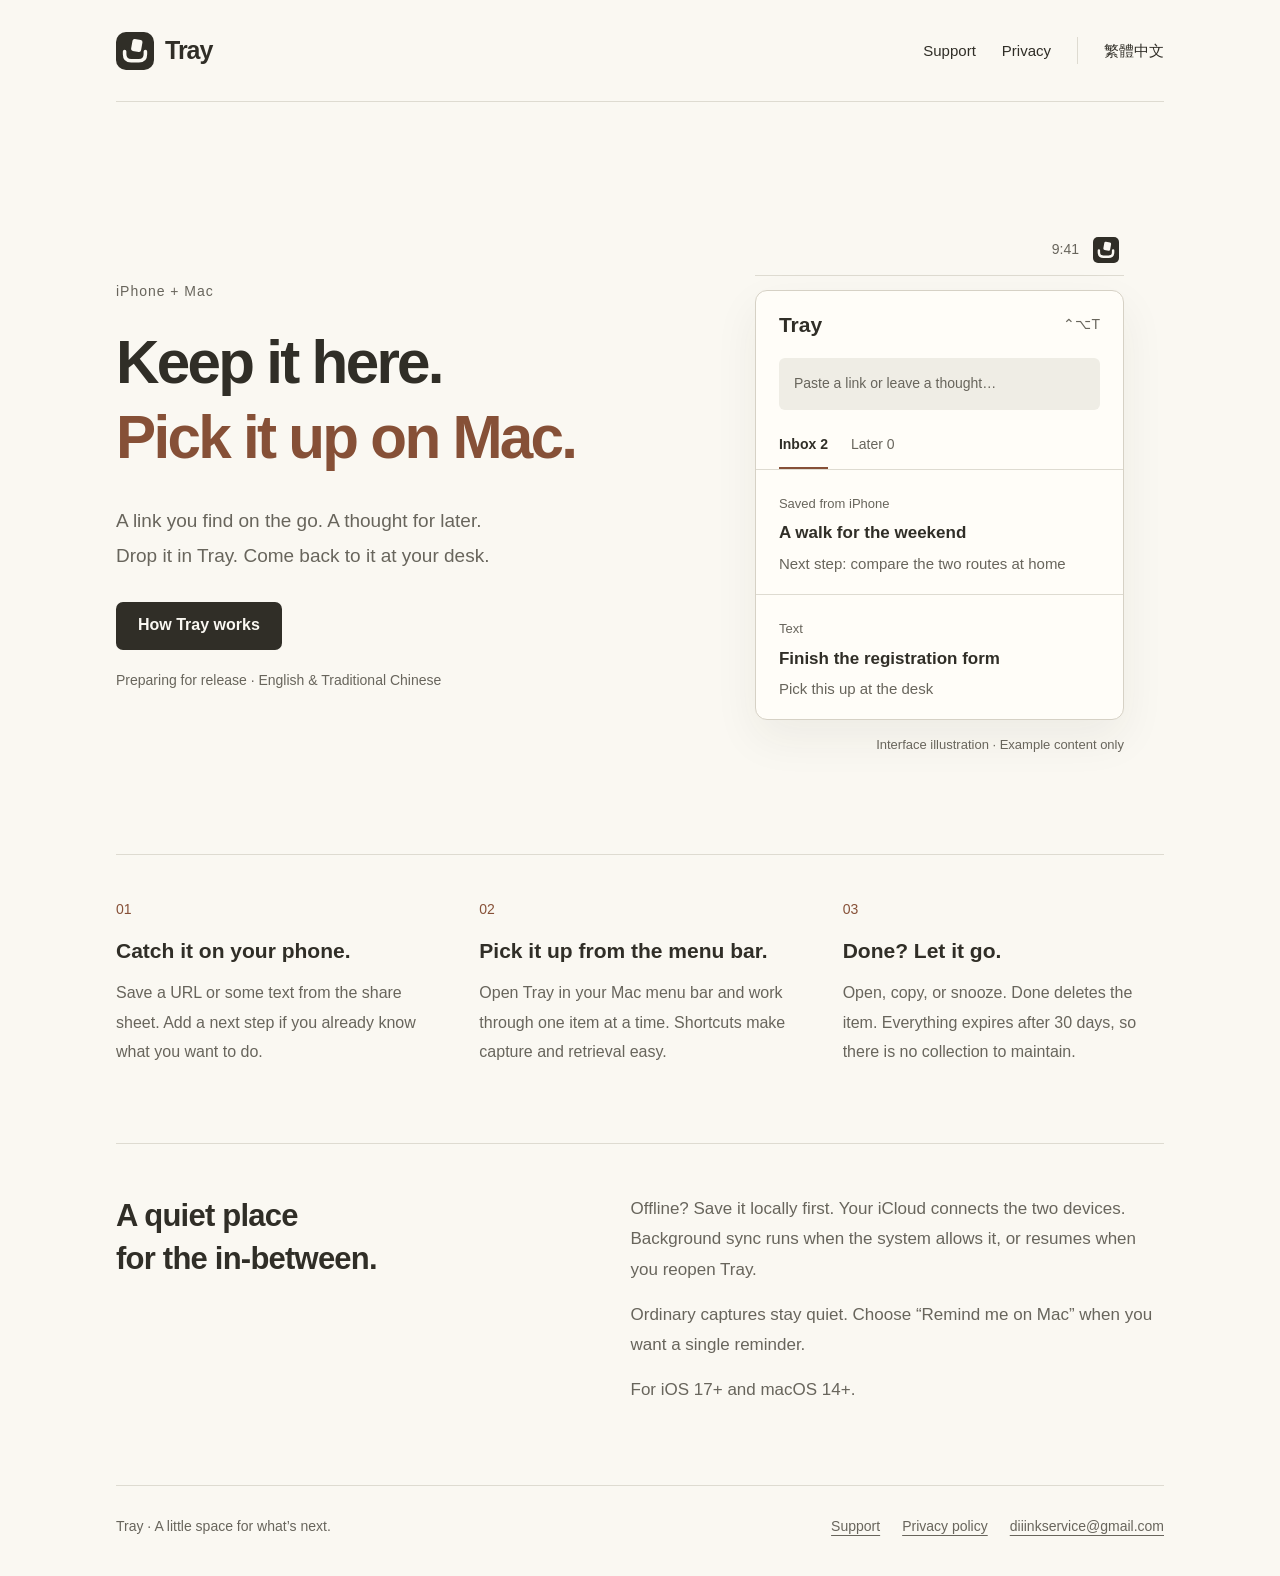
==== en/index.html @ 3ce3af66 "Publish bilingual Tray project, support, and privacy pages" ====
<!doctype html>
<html lang="en"><head><meta charset="utf-8"><meta name="viewport" content="width=device-width,initial-scale=1">
<title>Save on iPhone. Pick up on Mac. · Tray</title><meta name="description" content="A temporary inbox between your iPhone and Mac. Save links and thoughts, then pick them up from your menu bar."><meta name="theme-color" content="#faf8f2">
<link rel="canonical" href="https://stanl1y.github.io/tray-site/en/"><link rel="alternate" hreflang="zh-Hant" href="https://stanl1y.github.io/tray-site/"><link rel="alternate" hreflang="en" href="https://stanl1y.github.io/tray-site/en/">
<link rel="icon" type="image/svg+xml" href="../assets/logo.svg"><link rel="stylesheet" href="../assets/site.css"></head>
<body><a class="skip" href="#main">Skip to content</a><div class="wrap"><header class="nav"><a class="brand" href="../en/" aria-label="Tray"><img src="../assets/logo.svg" width="38" height="38" alt="">Tray</a><nav class="links" aria-label="Main navigation"><a href="../en/support/">Support</a><a href="../en/privacy/">Privacy</a><a class="lang" lang="zh-Hant" hreflang="zh-Hant" href="../">繁體中文</a></nav></header>
<main id="main"><section class="hero"><div><p class="eyebrow">iPhone + Mac</p><h1>Keep it here.<span>Pick it up on Mac.</span></h1><p class="lead">A link you find on the go. A thought for later.<br>Drop it in Tray. Come back to it at your desk.</p><a class="button" href="support/">How Tray works</a><span class="release">Preparing for release · English & Traditional Chinese</span></div>
<figure class="demo" aria-label="Example Mac inbox"><div class="menuline"><span>9:41</span><img src="../assets/logo.svg" alt="Tray" width="26" height="26"></div><div class="window"><div class="windowbar">Tray <small>⌃⌥T</small></div><div class="capture">Paste a link or leave a thought…</div><div class="tabs"><strong>Inbox 2</strong><span>Later 0</span></div><div class="item"><small>Saved from iPhone</small><br><b>A walk for the weekend</b><p>Next step: compare the two routes at home</p></div><div class="item"><small>Text</small><br><b>Finish the registration form</b><p>Pick this up at the desk</p></div></div><figcaption class="caption">Interface illustration · Example content only</figcaption></figure></section>
<section class="steps" aria-label="Three steps" ><div><span class="number">01</span><h2>Catch it on your phone.</h2><p>Save a URL or some text from the share sheet. Add a next step if you already know what you want to do.</p></div><div><span class="number">02</span><h2>Pick it up from the menu bar.</h2><p>Open Tray in your Mac menu bar and work through one item at a time. Shortcuts make capture and retrieval easy.</p></div><div><span class="number">03</span><h2>Done? Let it go.</h2><p>Open, copy, or snooze. Done deletes the item. Everything expires after 30 days, so there is no collection to maintain.</p></div></section>
<section class="quiet"><h2>A quiet place<br>for the in-between.</h2><div><p>Offline? Save it locally first. Your iCloud connects the two devices. Background sync runs when the system allows it, or resumes when you reopen Tray.</p><p>Ordinary captures stay quiet. Choose “Remind me on Mac” when you want a single reminder.</p><p>For iOS 17+ and macOS 14+.</p></div></section></main><footer class="footer"><span>Tray · A little space for what’s next.</span><nav aria-label="Footer"><a href="../en/support/">Support</a><a href="../en/privacy/">Privacy policy</a><a href="mailto:diiinkservice@gmail.com">diiinkservice@gmail.com</a></nav></footer></div></body></html>
---- assets/site.css ----
:root{color-scheme:light;--paper:#faf8f2;--ink:#302e27;--muted:#68655c;--line:#dedbd1;--accent:#865037;--field:#efede5}*{box-sizing:border-box}html{scroll-behavior:smooth}body{margin:0;background:var(--paper);color:var(--ink);font:17px/1.8 -apple-system,BlinkMacSystemFont,"Segoe UI","PingFang TC","Noto Sans TC",sans-serif;-webkit-font-smoothing:antialiased}a{color:inherit;text-underline-offset:.25em}button,a{-webkit-tap-highlight-color:transparent}a:focus-visible,summary:focus-visible{outline:3px solid var(--accent);outline-offset:5px;border-radius:3px}.wrap{max-width:1120px;margin:auto;padding:0 36px}.skip{position:absolute;top:-100px;background:var(--ink);color:var(--paper);padding:10px 18px;z-index:2}.skip:focus{top:0}.nav{display:flex;align-items:center;justify-content:space-between;padding:28px 0;gap:24px;border-bottom:1px solid var(--line)}.brand{display:flex;gap:11px;align-items:center;text-decoration:none;font-size:25px;font-weight:720;letter-spacing:-.04em}.brand img{border-radius:10px;width:38px;height:38px}.links{display:flex;flex-wrap:wrap;align-items:center;gap:26px;font-size:15px}.links a{text-decoration:none}.links a:hover,.links a[aria-current=page]{color:var(--accent)}.lang{border-left:1px solid var(--line);padding-left:26px}.hero{display:grid;grid-template-columns:1.2fr 1fr;gap:60px;align-items:center;padding:96px 0 80px}.eyebrow{margin:0 0 22px;font-size:14px;letter-spacing:.07em;color:var(--muted)}h1,h2,h3,p{margin-top:0}h1{font-size:clamp(38px,4.7vw,62px);line-height:1.24;letter-spacing:-.045em;font-weight:680;margin-bottom:28px}h1 span{display:block;color:var(--accent)}.lead{font-size:19px;line-height:1.85;color:var(--muted);max-width:32em;margin-bottom:28px}.button{display:inline-flex;align-items:center;justify-content:center;min-height:48px;padding:8px 22px;background:var(--ink);color:var(--paper);border-radius:7px;text-decoration:none;font-size:16px;font-weight:600}.button:hover{background:#504b40}.release{display:block;color:var(--muted);font-size:14px;margin-top:18px}.demo{padding-top:22px}.menuline{display:flex;justify-content:flex-end;align-items:center;gap:14px;border-bottom:1px solid var(--line);padding:0 5px 12px;color:var(--muted);font-size:14px}.menuline img{width:26px;height:26px;border-radius:5px}.window{margin-top:14px;border:1px solid #d6d1c5;border-radius:12px;background:#fffdf8;box-shadow:0 18px 45px #302e2710;overflow:hidden}.windowbar{display:flex;align-items:center;justify-content:space-between;padding:19px 23px;font-size:21px;font-weight:650;line-height:1.4}.windowbar small{font-size:14px;font-weight:400;color:var(--muted)}.capture{margin:0 23px 22px;padding:13px 15px;background:var(--field);border-radius:6px;font-size:14px;color:var(--muted)}.tabs{padding:0 23px;border-bottom:1px solid var(--line);font-size:14px;display:flex;gap:23px}.tabs strong{padding-bottom:10px;border-bottom:2px solid var(--accent)}.tabs span{color:var(--muted)}.item{padding:18px 23px;border-bottom:1px solid var(--line)}.item:last-child{border-bottom:0}.item small{font-size:13px;color:var(--muted)}.item p{font-size:15px;line-height:1.6;margin:3px 0 0;color:var(--muted)}.item b{font-size:17px;font-weight:600}.caption{font-size:13px;color:var(--muted);text-align:right;margin:13px 0 0}.steps{display:grid;grid-template-columns:repeat(3,1fr);gap:42px;border-top:1px solid var(--line);padding:42px 0 60px}.number{font-size:14px;color:var(--accent);display:block;margin-bottom:14px}.steps h2{font-size:21px;line-height:1.4;font-weight:600;margin-bottom:13px}.steps p{font-size:16px;line-height:1.85;color:var(--muted)}.quiet{display:grid;grid-template-columns:1fr 1.2fr;gap:70px;border-top:1px solid var(--line);padding:50px 0 66px}.quiet h2{font-size:31px;line-height:1.4;font-weight:620;letter-spacing:-.025em}.quiet p{color:var(--muted);font-size:17px;margin-bottom:14px}.footer{border-top:1px solid var(--line);padding:28px 0 36px;display:flex;justify-content:space-between;gap:20px;flex-wrap:wrap;font-size:14px;color:var(--muted)}.footer nav{display:flex;gap:22px;flex-wrap:wrap}.article{max-width:750px;margin:60px auto 85px}.article h1{font-size:43px;margin-bottom:20px}.article h2{font-size:24px;line-height:1.5;margin-top:38px;margin-bottom:12px}.article p,.article li{color:var(--muted)}.article a{color:var(--accent);overflow-wrap:anywhere}.article .intro{font-size:19px}.contact{padding:25px 0 30px;border-bottom:1px solid var(--line);margin-bottom:20px}.contact a{font-size:23px;font-weight:600}.contact p{font-size:15px;margin:12px 0 0}details{border-bottom:1px solid var(--line);padding:18px 0}summary{cursor:pointer;font-size:18px;font-weight:550;padding-right:12px;line-height:1.6}details p,details ol{margin:15px 0 4px}.policy-date{font-size:14px;color:var(--muted)}.note{padding:16px 20px;border-left:2px solid var(--accent);background:var(--field)}@media(max-width:780px){.wrap{padding:0 23px}.nav{padding:21px 0;gap:14px}.links{gap:16px;font-size:14px}.lang{padding-left:16px}.hero{grid-template-columns:1fr;padding:56px 0 46px;gap:20px}.lead{font-size:18px}.demo{max-width:470px;width:100%;margin:auto}.steps{grid-template-columns:1fr;gap:12px;padding:32px 0}.number{margin:0 0 5px}.steps p{margin-bottom:19px}.quiet{grid-template-columns:1fr;gap:8px;padding:35px 0}.quiet h2{font-size:28px}.article{margin:43px auto 60px}.article h1{font-size:36px}.footer{gap:18px}.contact a{font-size:20px}}@media(max-width:390px){.wrap{padding:0 18px}.links{gap:12px}.lang{padding-left:12px}.brand{font-size:22px;gap:8px}.brand img{width:32px;height:32px}.hero h1{font-size:35px}}@media(prefers-reduced-motion:reduce){html{scroll-behavior:auto}}
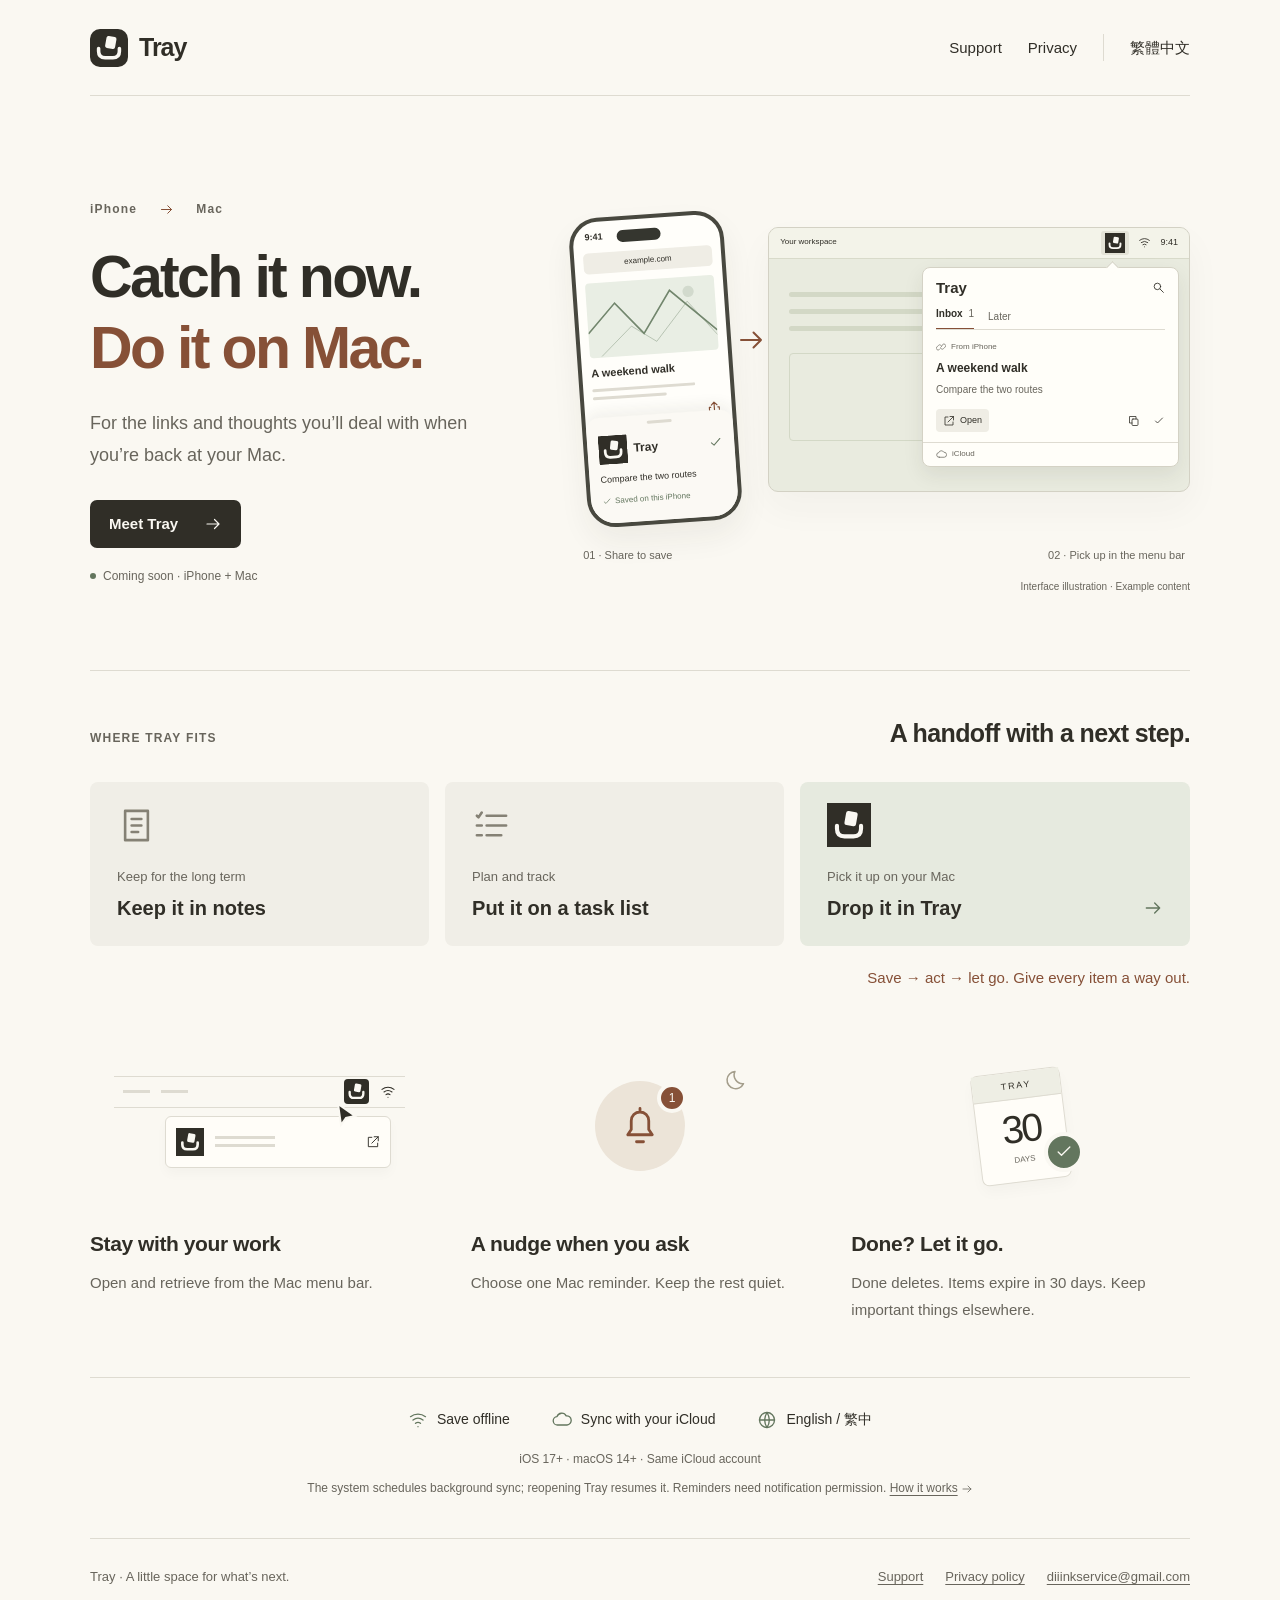
==== commit 9a493bac: "Show Tray handoff and value through illustrations" ====
--- a/en/index.html
+++ b/en/index.html
@@ -1,10 +1,29 @@
 <!doctype html>
 <html lang="en"><head><meta charset="utf-8"><meta name="viewport" content="width=device-width,initial-scale=1">
-<title>Save on iPhone. Pick up on Mac. · Tray</title><meta name="description" content="A temporary inbox between your iPhone and Mac. Save links and thoughts, then pick them up from your menu bar."><meta name="theme-color" content="#faf8f2">
+<title>Save on iPhone. Do it on Mac. · Tray</title><meta name="description" content="Save links and thoughts for your Mac. Capture on iPhone, act from the menu bar, and let go when done."><meta name="theme-color" content="#faf8f2">
 <link rel="canonical" href="https://stanl1y.github.io/tray-site/en/"><link rel="alternate" hreflang="zh-Hant" href="https://stanl1y.github.io/tray-site/"><link rel="alternate" hreflang="en" href="https://stanl1y.github.io/tray-site/en/">
 <link rel="icon" type="image/svg+xml" href="../assets/logo.svg"><link rel="stylesheet" href="../assets/site.css"></head>
 <body><a class="skip" href="#main">Skip to content</a><div class="wrap"><header class="nav"><a class="brand" href="../en/" aria-label="Tray"><img src="../assets/logo.svg" width="38" height="38" alt="">Tray</a><nav class="links" aria-label="Main navigation"><a href="../en/support/">Support</a><a href="../en/privacy/">Privacy</a><a class="lang" lang="zh-Hant" hreflang="zh-Hant" href="../">繁體中文</a></nav></header>
-<main id="main"><section class="hero"><div><p class="eyebrow">iPhone + Mac</p><h1>Keep it here.<span>Pick it up on Mac.</span></h1><p class="lead">A link you find on the go. A thought for later.<br>Drop it in Tray. Come back to it at your desk.</p><a class="button" href="support/">How Tray works</a><span class="release">Preparing for release · English & Traditional Chinese</span></div>
-<figure class="demo" aria-label="Example Mac inbox"><div class="menuline"><span>9:41</span><img src="../assets/logo.svg" alt="Tray" width="26" height="26"></div><div class="window"><div class="windowbar">Tray <small>⌃⌥T</small></div><div class="capture">Paste a link or leave a thought…</div><div class="tabs"><strong>Inbox 2</strong><span>Later 0</span></div><div class="item"><small>Saved from iPhone</small><br><b>A walk for the weekend</b><p>Next step: compare the two routes at home</p></div><div class="item"><small>Text</small><br><b>Finish the registration form</b><p>Pick this up at the desk</p></div></div><figcaption class="caption">Interface illustration · Example content only</figcaption></figure></section>
-<section class="steps" aria-label="Three steps" ><div><span class="number">01</span><h2>Catch it on your phone.</h2><p>Save a URL or some text from the share sheet. Add a next step if you already know what you want to do.</p></div><div><span class="number">02</span><h2>Pick it up from the menu bar.</h2><p>Open Tray in your Mac menu bar and work through one item at a time. Shortcuts make capture and retrieval easy.</p></div><div><span class="number">03</span><h2>Done? Let it go.</h2><p>Open, copy, or snooze. Done deletes the item. Everything expires after 30 days, so there is no collection to maintain.</p></div></section>
-<section class="quiet"><h2>A quiet place<br>for the in-between.</h2><div><p>Offline? Save it locally first. Your iCloud connects the two devices. Background sync runs when the system allows it, or resumes when you reopen Tray.</p><p>Ordinary captures stay quiet. Choose “Remind me on Mac” when you want a single reminder.</p><p>For iOS 17+ and macOS 14+.</p></div></section></main><footer class="footer"><span>Tray · A little space for what’s next.</span><nav aria-label="Footer"><a href="../en/support/">Support</a><a href="../en/privacy/">Privacy policy</a><a href="mailto:diiinkservice@gmail.com">diiinkservice@gmail.com</a></nav></footer></div></body></html>+<main id="main"><section class="home-hero" aria-labelledby="hero-title">
+<div class="hero-copy"><p class="eyebrow">iPhone <svg class="icon " viewBox="0 0 24 24" fill="none" stroke="currentColor" stroke-width="1.6" stroke-linecap="round" stroke-linejoin="round" aria-hidden="true"><path d="M4 12h16m-6-6 6 6-6 6"/></svg> Mac</p>
+<h1 id="hero-title">Catch it now.<span>Do it on Mac.</span></h1>
+<p class="lead">For the links and thoughts you’ll deal with when you’re back at your Mac.</p>
+<a class="button" href="#why-tray">Meet Tray<svg class="icon " viewBox="0 0 24 24" fill="none" stroke="currentColor" stroke-width="1.6" stroke-linecap="round" stroke-linejoin="round" aria-hidden="true"><path d="M4 12h16m-6-6 6 6-6 6"/></svg></a>
+<span class="release"><span class="status-dot"></span>Coming soon · iPhone + Mac</span></div>
+<figure class="handoff" aria-label="Illustration: share a link on iPhone and pick it up from the Mac menu bar">
+<div class="phone"><div class="phone-top"><span>9:41</span><span class="island"></span></div><div class="phone-page"><div class="address">example.com</div><div class="route-art"><svg viewBox="0 0 160 90" aria-hidden="true"><path d="M0 61 35 25 69 65 104 14 160 67" fill="none" stroke="currentColor" stroke-width="2"/><path d="m15 90 39-35 30 21 41-47 35 44" fill="none" stroke="currentColor" stroke-width="1" opacity=".5"/><circle cx="127" cy="17" r="7" fill="currentColor" opacity=".2"/></svg></div><strong>A weekend walk</strong><div class="text-lines"><i></i><i></i></div><span class="share-symbol"><svg class="icon " viewBox="0 0 24 24" fill="none" stroke="currentColor" stroke-width="1.6" stroke-linecap="round" stroke-linejoin="round" aria-hidden="true"><path d="M12 15V3m-4 4 4-4 4 4M7 10H5v11h14V10h-2"/></svg></span></div>
+<div class="share-preview"><div class="sheet-handle"></div><div class="share-title"><img src="../assets/logo.svg" width="29" height="29" alt=""><strong>Tray</strong><svg class="icon " viewBox="0 0 24 24" fill="none" stroke="currentColor" stroke-width="1.6" stroke-linecap="round" stroke-linejoin="round" aria-hidden="true"><path d="m5 12 4 4L19 6"/></svg></div><p>Compare the two routes</p><span class="saved"><svg class="icon " viewBox="0 0 24 24" fill="none" stroke="currentColor" stroke-width="1.6" stroke-linecap="round" stroke-linejoin="round" aria-hidden="true"><path d="m5 12 4 4L19 6"/></svg>Saved on this iPhone</span></div></div>
+<div class="handoff-arrow"><svg class="icon " viewBox="0 0 24 24" fill="none" stroke="currentColor" stroke-width="1.6" stroke-linecap="round" stroke-linejoin="round" aria-hidden="true"><path d="M4 12h16m-6-6 6 6-6 6"/></svg></div>
+<div class="desktop"><div class="desktop-menu"><span class="desktop-menu-word">Your workspace</span><span class="menu-tray"><img src="../assets/logo.svg" width="23" height="23" alt="Tray"></span><svg class="icon " viewBox="0 0 24 24" fill="none" stroke="currentColor" stroke-width="1.6" stroke-linecap="round" stroke-linejoin="round" aria-hidden="true"><path d="M3 8a15 15 0 0 1 18 0M6 12a10 10 0 0 1 12 0m-9 4a5 5 0 0 1 6 0M12 20h.01"/></svg><span>9:41</span></div><div class="workspace-lines" aria-hidden="true"><span></span><span></span><span></span><div></div></div><div class="inbox-preview"><div class="preview-heading"><b>Tray</b><svg class="icon " viewBox="0 0 24 24" fill="none" stroke="currentColor" stroke-width="1.6" stroke-linecap="round" stroke-linejoin="round" aria-hidden="true"><circle cx="10" cy="10" r="6"/><path d="m15 15 6 6"/></svg></div><div class="preview-tabs"><strong>Inbox <span>1</span></strong><span>Later</span></div><div class="preview-item"><small><svg class="icon " viewBox="0 0 24 24" fill="none" stroke="currentColor" stroke-width="1.6" stroke-linecap="round" stroke-linejoin="round" aria-hidden="true"><path d="m10 13 4-4m-5 7-2 2a4 4 0 0 1-6-6l4-4a4 4 0 0 1 6 0m2 0 2-2a4 4 0 0 1 6 6l-4 4a4 4 0 0 1-6 0" transform="translate(1 0)"/></svg>From iPhone</small><b>A weekend walk</b><p>Compare the two routes</p><div class="preview-actions"><span><svg class="icon " viewBox="0 0 24 24" fill="none" stroke="currentColor" stroke-width="1.6" stroke-linecap="round" stroke-linejoin="round" aria-hidden="true"><path d="M14 3h7v7m0-7L10 14M10 4H4v16h16v-6"/></svg>Open</span><span><svg class="icon " viewBox="0 0 24 24" fill="none" stroke="currentColor" stroke-width="1.6" stroke-linecap="round" stroke-linejoin="round" aria-hidden="true"><rect x="8" y="8" width="12" height="13" rx="2"/><path d="M16 8V3H3v13h5"/></svg></span><span><svg class="icon " viewBox="0 0 24 24" fill="none" stroke="currentColor" stroke-width="1.6" stroke-linecap="round" stroke-linejoin="round" aria-hidden="true"><path d="m5 12 4 4L19 6"/></svg></span></div></div><div class="preview-status"><svg class="icon " viewBox="0 0 24 24" fill="none" stroke="currentColor" stroke-width="1.6" stroke-linecap="round" stroke-linejoin="round" aria-hidden="true"><path d="M7 18a5 5 0 0 1-1-10 6 6 0 0 1 11-1 5.5 5.5 0 0 1 1 11H7Z"/></svg> iCloud</div></div></div>
+<div class="flow-labels"><span>01 · Share to save</span><span>02 · Pick up in the menu bar</span></div>
+<figcaption>Interface illustration · Example content</figcaption></figure>
+</section>
+<section class="difference" id="why-tray" aria-labelledby="difference-title"><div class="section-heading"><p class="eyebrow">WHERE TRAY FITS</p><h2 id="difference-title">A handoff with a next step.</h2></div>
+<div class="use-cases"><div class="use-case"><svg class="icon " viewBox="0 0 24 24" fill="none" stroke="currentColor" stroke-width="1.6" stroke-linecap="round" stroke-linejoin="round" aria-hidden="true"><path d="M5 3h14v18H5zM9 8h6m-6 4h6m-6 4h4"/></svg><p>Keep for the long term</p><h3>Keep it in notes</h3></div><div class="use-case"><svg class="icon " viewBox="0 0 24 24" fill="none" stroke="currentColor" stroke-width="1.6" stroke-linecap="round" stroke-linejoin="round" aria-hidden="true"><path d="m3 6 1 1 2-3m3 2h12M3 12h3m3 0h12M3 18h3m3 0h9"/></svg><p>Plan and track</p><h3>Put it on a task list</h3></div><div class="use-case tray-case"><img src="../assets/logo.svg" width="44" height="44" alt=""><p>Pick it up on your Mac</p><h3>Drop it in Tray<svg class="icon " viewBox="0 0 24 24" fill="none" stroke="currentColor" stroke-width="1.6" stroke-linecap="round" stroke-linejoin="round" aria-hidden="true"><path d="M4 12h16m-6-6 6 6-6 6"/></svg></h3></div></div>
+<p class="difference-note">Save → act → let go. Give every item a way out.</p></section>
+<section class="benefits" aria-label="Three things that make Tray different">
+<article class="benefit"><div class="benefit-art menu-art" aria-hidden="true"><div class="mini-menu"><i></i><i></i><img src="../assets/logo.svg" width="25" height="25" alt=""><svg class="icon " viewBox="0 0 24 24" fill="none" stroke="currentColor" stroke-width="1.6" stroke-linecap="round" stroke-linejoin="round" aria-hidden="true"><path d="M3 8a15 15 0 0 1 18 0M6 12a10 10 0 0 1 12 0m-9 4a5 5 0 0 1 6 0M12 20h.01"/></svg></div><div class="mini-popover"><img src="../assets/logo.svg" width="28" height="28" alt=""><div><i></i><i></i></div><svg class="icon " viewBox="0 0 24 24" fill="none" stroke="currentColor" stroke-width="1.6" stroke-linecap="round" stroke-linejoin="round" aria-hidden="true"><path d="M14 3h7v7m0-7L10 14M10 4H4v16h16v-6"/></svg></div><span class="cursor-pointer"><svg viewBox="0 0 22 27"><path d="m2 2 3 21 5-7 9-2Z" fill="var(--ink)" stroke="var(--paper)" stroke-width="2"/></svg></span></div><h2>Stay with your work</h2><p>Open and retrieve from the Mac menu bar.</p></article>
+<article class="benefit"><div class="benefit-art reminder-art" aria-hidden="true"><div class="bell-orbit"><svg class="icon " viewBox="0 0 24 24" fill="none" stroke="currentColor" stroke-width="1.6" stroke-linecap="round" stroke-linejoin="round" aria-hidden="true"><path d="M5 17h14l-2-3V9a5 5 0 0 0-10 0v5l-2 3Zm5 4h4M12 2v2"/></svg><span>1</span></div><span class="quiet-mark"><svg class="icon " viewBox="0 0 24 24" fill="none" stroke="currentColor" stroke-width="1.6" stroke-linecap="round" stroke-linejoin="round" aria-hidden="true"><path d="M20 15A9 9 0 0 1 9 4a9 9 0 1 0 11 11Z"/></svg></span></div><h2>A nudge when you ask</h2><p>Choose one Mac reminder. Keep the rest quiet.</p></article>
+<article class="benefit"><div class="benefit-art expiry-art" aria-hidden="true"><div class="calendar-card"><span>TRAY</span><b>30</b><small>DAYS</small></div><div class="done-stamp"><svg class="icon " viewBox="0 0 24 24" fill="none" stroke="currentColor" stroke-width="1.6" stroke-linecap="round" stroke-linejoin="round" aria-hidden="true"><path d="m5 12 4 4L19 6"/></svg></div></div><h2>Done? Let it go.</h2><p>Done deletes. Items expire in 30 days. Keep important things elsewhere.</p></article>
+</section>
+<section class="essentials" aria-label="Essentials and requirements"><div class="essential-list"><span><svg class="icon " viewBox="0 0 24 24" fill="none" stroke="currentColor" stroke-width="1.6" stroke-linecap="round" stroke-linejoin="round" aria-hidden="true"><path d="M3 8a15 15 0 0 1 18 0M6 12a10 10 0 0 1 12 0m-9 4a5 5 0 0 1 6 0M12 20h.01"/></svg>Save offline</span><span><svg class="icon " viewBox="0 0 24 24" fill="none" stroke="currentColor" stroke-width="1.6" stroke-linecap="round" stroke-linejoin="round" aria-hidden="true"><path d="M7 18a5 5 0 0 1-1-10 6 6 0 0 1 11-1 5.5 5.5 0 0 1 1 11H7Z"/></svg>Sync with your iCloud</span><span><svg class="icon " viewBox="0 0 24 24" fill="none" stroke="currentColor" stroke-width="1.6" stroke-linecap="round" stroke-linejoin="round" aria-hidden="true"><circle cx="12" cy="12" r="9"/><path d="M3 12h18M12 3a17 17 0 0 1 0 18 17 17 0 0 1 0-18Z"/></svg>English / 繁中</span></div><p>iOS 17+ · macOS 14+ · Same iCloud account</p><p class="fine-print">The system schedules background sync; reopening Tray resumes it. Reminders need notification permission. <a href="support/">How it works<svg class="icon " viewBox="0 0 24 24" fill="none" stroke="currentColor" stroke-width="1.6" stroke-linecap="round" stroke-linejoin="round" aria-hidden="true"><path d="M4 12h16m-6-6 6 6-6 6"/></svg></a></p></section></main><footer class="footer"><span>Tray · A little space for what’s next.</span><nav aria-label="Footer"><a href="../en/support/">Support</a><a href="../en/privacy/">Privacy policy</a><a href="mailto:diiinkservice@gmail.com">diiinkservice@gmail.com</a></nav></footer></div></body></html>
--- a/assets/site.css
+++ b/assets/site.css
@@ -1 +1,12 @@
-:root{color-scheme:light;--paper:#faf8f2;--ink:#302e27;--muted:#68655c;--line:#dedbd1;--accent:#865037;--field:#efede5}*{box-sizing:border-box}html{scroll-behavior:smooth}body{margin:0;background:var(--paper);color:var(--ink);font:17px/1.8 -apple-system,BlinkMacSystemFont,"Segoe UI","PingFang TC","Noto Sans TC",sans-serif;-webkit-font-smoothing:antialiased}a{color:inherit;text-underline-offset:.25em}button,a{-webkit-tap-highlight-color:transparent}a:focus-visible,summary:focus-visible{outline:3px solid var(--accent);outline-offset:5px;border-radius:3px}.wrap{max-width:1120px;margin:auto;padding:0 36px}.skip{position:absolute;top:-100px;background:var(--ink);color:var(--paper);padding:10px 18px;z-index:2}.skip:focus{top:0}.nav{display:flex;align-items:center;justify-content:space-between;padding:28px 0;gap:24px;border-bottom:1px solid var(--line)}.brand{display:flex;gap:11px;align-items:center;text-decoration:none;font-size:25px;font-weight:720;letter-spacing:-.04em}.brand img{border-radius:10px;width:38px;height:38px}.links{display:flex;flex-wrap:wrap;align-items:center;gap:26px;font-size:15px}.links a{text-decoration:none}.links a:hover,.links a[aria-current=page]{color:var(--accent)}.lang{border-left:1px solid var(--line);padding-left:26px}.hero{display:grid;grid-template-columns:1.2fr 1fr;gap:60px;align-items:center;padding:96px 0 80px}.eyebrow{margin:0 0 22px;font-size:14px;letter-spacing:.07em;color:var(--muted)}h1,h2,h3,p{margin-top:0}h1{font-size:clamp(38px,4.7vw,62px);line-height:1.24;letter-spacing:-.045em;font-weight:680;margin-bottom:28px}h1 span{display:block;color:var(--accent)}.lead{font-size:19px;line-height:1.85;color:var(--muted);max-width:32em;margin-bottom:28px}.button{display:inline-flex;align-items:center;justify-content:center;min-height:48px;padding:8px 22px;background:var(--ink);color:var(--paper);border-radius:7px;text-decoration:none;font-size:16px;font-weight:600}.button:hover{background:#504b40}.release{display:block;color:var(--muted);font-size:14px;margin-top:18px}.demo{padding-top:22px}.menuline{display:flex;justify-content:flex-end;align-items:center;gap:14px;border-bottom:1px solid var(--line);padding:0 5px 12px;color:var(--muted);font-size:14px}.menuline img{width:26px;height:26px;border-radius:5px}.window{margin-top:14px;border:1px solid #d6d1c5;border-radius:12px;background:#fffdf8;box-shadow:0 18px 45px #302e2710;overflow:hidden}.windowbar{display:flex;align-items:center;justify-content:space-between;padding:19px 23px;font-size:21px;font-weight:650;line-height:1.4}.windowbar small{font-size:14px;font-weight:400;color:var(--muted)}.capture{margin:0 23px 22px;padding:13px 15px;background:var(--field);border-radius:6px;font-size:14px;color:var(--muted)}.tabs{padding:0 23px;border-bottom:1px solid var(--line);font-size:14px;display:flex;gap:23px}.tabs strong{padding-bottom:10px;border-bottom:2px solid var(--accent)}.tabs span{color:var(--muted)}.item{padding:18px 23px;border-bottom:1px solid var(--line)}.item:last-child{border-bottom:0}.item small{font-size:13px;color:var(--muted)}.item p{font-size:15px;line-height:1.6;margin:3px 0 0;color:var(--muted)}.item b{font-size:17px;font-weight:600}.caption{font-size:13px;color:var(--muted);text-align:right;margin:13px 0 0}.steps{display:grid;grid-template-columns:repeat(3,1fr);gap:42px;border-top:1px solid var(--line);padding:42px 0 60px}.number{font-size:14px;color:var(--accent);display:block;margin-bottom:14px}.steps h2{font-size:21px;line-height:1.4;font-weight:600;margin-bottom:13px}.steps p{font-size:16px;line-height:1.85;color:var(--muted)}.quiet{display:grid;grid-template-columns:1fr 1.2fr;gap:70px;border-top:1px solid var(--line);padding:50px 0 66px}.quiet h2{font-size:31px;line-height:1.4;font-weight:620;letter-spacing:-.025em}.quiet p{color:var(--muted);font-size:17px;margin-bottom:14px}.footer{border-top:1px solid var(--line);padding:28px 0 36px;display:flex;justify-content:space-between;gap:20px;flex-wrap:wrap;font-size:14px;color:var(--muted)}.footer nav{display:flex;gap:22px;flex-wrap:wrap}.article{max-width:750px;margin:60px auto 85px}.article h1{font-size:43px;margin-bottom:20px}.article h2{font-size:24px;line-height:1.5;margin-top:38px;margin-bottom:12px}.article p,.article li{color:var(--muted)}.article a{color:var(--accent);overflow-wrap:anywhere}.article .intro{font-size:19px}.contact{padding:25px 0 30px;border-bottom:1px solid var(--line);margin-bottom:20px}.contact a{font-size:23px;font-weight:600}.contact p{font-size:15px;margin:12px 0 0}details{border-bottom:1px solid var(--line);padding:18px 0}summary{cursor:pointer;font-size:18px;font-weight:550;padding-right:12px;line-height:1.6}details p,details ol{margin:15px 0 4px}.policy-date{font-size:14px;color:var(--muted)}.note{padding:16px 20px;border-left:2px solid var(--accent);background:var(--field)}@media(max-width:780px){.wrap{padding:0 23px}.nav{padding:21px 0;gap:14px}.links{gap:16px;font-size:14px}.lang{padding-left:16px}.hero{grid-template-columns:1fr;padding:56px 0 46px;gap:20px}.lead{font-size:18px}.demo{max-width:470px;width:100%;margin:auto}.steps{grid-template-columns:1fr;gap:12px;padding:32px 0}.number{margin:0 0 5px}.steps p{margin-bottom:19px}.quiet{grid-template-columns:1fr;gap:8px;padding:35px 0}.quiet h2{font-size:28px}.article{margin:43px auto 60px}.article h1{font-size:36px}.footer{gap:18px}.contact a{font-size:20px}}@media(max-width:390px){.wrap{padding:0 18px}.links{gap:12px}.lang{padding-left:12px}.brand{font-size:22px;gap:8px}.brand img{width:32px;height:32px}.hero h1{font-size:35px}}@media(prefers-reduced-motion:reduce){html{scroll-behavior:auto}}
+:root{color-scheme:light;--paper:#faf8f2;--ink:#302e27;--muted:#68655c;--line:#dedbd1;--accent:#865037;--field:#efede5;--green:#63765e}
+*{box-sizing:border-box}html{scroll-behavior:smooth;scroll-padding-top:30px}body{margin:0;background:var(--paper);color:var(--ink);font:17px/1.8 -apple-system,BlinkMacSystemFont,"Segoe UI","PingFang TC","Noto Sans TC",sans-serif;-webkit-font-smoothing:antialiased}a{color:inherit;text-underline-offset:.25em}button,a{-webkit-tap-highlight-color:transparent}a:focus-visible,summary:focus-visible{outline:3px solid var(--accent);outline-offset:5px;border-radius:3px}h1,h2,h3,p,figure{margin:0}svg,img{vertical-align:middle}.icon{width:24px;height:24px;flex-shrink:0}.wrap{max-width:1180px;margin:auto;padding:0 40px}.skip{position:absolute;top:-100px;background:var(--ink);color:var(--paper);padding:10px 18px;z-index:5}.skip:focus{top:0}.nav{display:flex;align-items:center;justify-content:space-between;padding:25px 0;gap:24px;border-bottom:1px solid var(--line)}.brand{display:flex;gap:11px;align-items:center;text-decoration:none;font-size:25px;font-weight:720;letter-spacing:-.04em}.brand img{border-radius:10px;width:38px;height:38px}.links{display:flex;flex-wrap:wrap;align-items:center;gap:26px;font-size:15px}.links a{text-decoration:none}.links a:hover,.links a[aria-current=page]{color:var(--accent)}.lang{border-left:1px solid var(--line);padding-left:26px}.eyebrow{font-size:12px;letter-spacing:.1em;color:var(--muted);font-weight:550}.button{display:inline-flex;align-items:center;justify-content:center;gap:26px;min-height:48px;padding:9px 19px;background:var(--ink);color:var(--paper);border-radius:7px;text-decoration:none;font-size:15px;font-weight:600}.button .icon{width:18px;height:18px}.button:hover{background:#504b40}.release{display:flex;align-items:center;gap:7px;color:var(--muted);font-size:12px;margin-top:18px}.status-dot{width:6px;height:6px;background:var(--green);border-radius:50%}.home-hero{display:grid;grid-template-columns:.85fr 1.15fr;gap:36px;align-items:center;padding:94px 0 74px}.hero-copy .eyebrow{display:flex;align-items:center;gap:16px;margin-bottom:22px}.hero-copy .eyebrow .icon{width:27px;height:15px;color:var(--accent)}h1{font-size:clamp(36px,4.8vw,59px);line-height:1.2;letter-spacing:-.045em;font-weight:680;margin-bottom:23px}h1 span{display:block;color:var(--accent)}.lead{max-width:22em;font-size:18px;line-height:1.8;color:var(--muted);margin-bottom:28px}
+/* A single, deliberately illustrated iPhone-to-menu-bar handoff. */
+.handoff{position:relative;display:grid;grid-template-columns:155px 35px minmax(0,1fr);align-items:center;padding-top:24px}.phone{position:relative;z-index:2;height:310px;border:4px solid #48483f;border-radius:29px;background:#fffefa;box-shadow:0 15px 30px #302e2710;overflow:hidden;transform:rotate(-4deg)}.phone-top{height:31px;display:flex;align-items:center;padding-left:12px;font-size:9px;font-weight:700;gap:14px}.island{width:44px;height:12px;background:#35362f;border-radius:12px}.phone-page{padding:0 9px;font-size:11px;line-height:1.4}.address{font-size:8px;text-align:center;background:var(--field);border-radius:5px;padding:5px}.route-art{color:#72866d;background:#e9eee4;margin:9px 0 8px;border-radius:4px;height:75px;overflow:hidden}.route-art svg{height:100%;width:100%}.phone-page strong{font-size:11px}.text-lines{margin-top:7px;display:grid;gap:5px}.text-lines i{height:3px;width:80%;background:#dedbd1;border-radius:2px}.text-lines i:last-child{width:57%}.share-symbol{display:block;text-align:right;padding-top:8px;color:var(--accent)}.share-symbol .icon{width:17px;height:17px}.share-preview{position:absolute;bottom:0;left:0;right:0;padding:6px 11px 15px;background:#fbf9f4;border-radius:13px 13px 0 0;box-shadow:0 -6px 14px #302e2710}.sheet-handle{height:3px;width:25px;background:var(--line);border-radius:3px;margin:0 auto 9px}.share-title{display:flex;align-items:center;gap:6px;font-size:12px}.share-title>.icon{width:15px;height:15px;margin-left:auto;color:var(--green)}.share-preview p{font-size:9px;padding:9px 0 7px;line-height:1.5}.saved{font-size:8px;color:var(--green);display:flex;align-items:center;gap:3px}.saved .icon{width:10px;height:10px}.handoff-arrow{align-self:start;margin-top:110px;color:var(--accent);z-index:2;text-align:center}.handoff-arrow .icon{width:30px;height:30px}.desktop{position:relative;height:265px;border:1px solid #d3d1c4;border-radius:10px;background:#e9ebdf;overflow:hidden;box-shadow:0 16px 36px #302e270a;transform:translateY(-10px)}.desktop-menu{display:flex;justify-content:flex-end;align-items:center;gap:9px;height:31px;padding:0 11px;background:#f3f3e9;border-bottom:1px solid #d8daca;font-size:9px}.desktop-menu .icon{width:13px;height:13px}.desktop-menu-word{margin-right:auto;font-size:8px}.menu-tray{background:#e3e2d6;border-radius:3px;padding:2px 4px}.menu-tray img{width:20px;height:20px}.workspace-lines{position:absolute;left:20px;top:64px;opacity:.65;width:60%}.workspace-lines>span{height:5px;display:block;margin-bottom:12px;background:#c8ceb9;border-radius:4px}.workspace-lines>span:nth-child(2){width:75%}.workspace-lines>span:nth-child(3){width:85%}.workspace-lines>div{margin-top:22px;width:100%;height:88px;border:1px solid #c8ceb9;border-radius:4px}.inbox-preview{position:absolute;right:10px;top:39px;width:calc(100% - 35px);max-width:257px;border:1px solid #d4d2c5;background:#fffef9;border-radius:8px;box-shadow:0 8px 20px #302e2716}.inbox-preview:before{content:"";position:absolute;right:61px;top:-5px;width:8px;height:8px;background:#fffef9;border-top:1px solid #d4d2c5;border-left:1px solid #d4d2c5;transform:rotate(45deg)}.preview-heading{display:flex;align-items:center;justify-content:space-between;padding:12px 13px 10px;font-size:15px;line-height:1}.preview-heading .icon{width:13px;height:13px}.preview-tabs{display:flex;align-items:center;gap:14px;margin:0 13px;font-size:10px;color:var(--muted);border-bottom:1px solid var(--line)}.preview-tabs strong{border-bottom:1.5px solid var(--accent);padding-bottom:5px;color:var(--ink)}.preview-tabs strong span{font-weight:400;color:var(--muted);margin-left:3px}.preview-item{padding:10px 13px}.preview-item small{display:flex;align-items:center;gap:5px;font-size:8px;color:var(--muted)}.preview-item small .icon{width:10px;height:10px}.preview-item>b{display:block;font-size:12px;margin:4px 0 2px}.preview-item p{font-size:10px;color:var(--muted)}.preview-actions{display:flex;align-items:center;gap:13px;padding-top:10px}.preview-actions>span{display:flex;align-items:center;gap:5px;font-size:9px}.preview-actions>span:first-child{margin-right:auto;background:var(--field);border-radius:4px;padding:3px 7px}.preview-actions .icon{width:12px;height:12px}.preview-status{padding:6px 13px;border-top:1px solid var(--line);color:var(--muted);font-size:8px;display:flex;align-items:center;gap:5px;line-height:1}.preview-status .icon{width:11px;height:11px}.flow-labels{display:flex;grid-column:1/-1;justify-content:space-between;gap:14px;margin-top:22px;padding:0 5px;font-size:11px;color:var(--muted)}.handoff figcaption{grid-column:1/-1;text-align:right;font-size:10px;color:var(--muted);margin-top:12px}
+/* Positioning is about the job to do, not a feature checklist. */
+.difference{border-top:1px solid var(--line);padding:44px 0 0;scroll-margin-top:30px}.section-heading{display:flex;justify-content:space-between;align-items:baseline;gap:20px;margin-bottom:30px}.section-heading h2{font-size:25px;line-height:1.5;letter-spacing:-.025em;font-weight:610}.use-cases{display:grid;grid-template-columns:1fr 1fr 1.15fr;gap:16px}.use-case{position:relative;padding:24px 27px;border-radius:8px;background:#f0eee7}.use-case>.icon{width:39px;height:39px;color:#858175;display:block;margin-bottom:20px}.use-case p{color:var(--muted);font-size:13px;margin:0 0 5px}.use-case h3{font-size:20px;font-weight:580;line-height:1.4}.tray-case{background:#e6eadf}.tray-case>img{margin:-3px 0 18px}.tray-case h3{display:flex;align-items:center;justify-content:space-between}.tray-case h3 .icon{width:20px;height:20px;color:var(--green)}.difference-note{font-size:15px;text-align:right;color:var(--accent);margin-top:18px}.benefits{display:grid;grid-template-columns:repeat(3,1fr);gap:42px;padding:58px 0 54px}.benefit-art{height:155px;position:relative;display:flex;align-items:center;justify-content:center;margin-bottom:25px}.benefit h2{font-size:21px;line-height:1.4;font-weight:610;margin:0 0 11px;letter-spacing:-.02em}.benefit p{font-size:15px;line-height:1.8;color:var(--muted);max-width:23em}.mini-menu{position:absolute;top:27px;left:7%;right:7%;height:32px;border-top:1px solid var(--line);border-bottom:1px solid var(--line);display:flex;align-items:center;gap:11px;padding:0 9px}.mini-menu i{height:3px;background:var(--line);width:27px}.mini-menu img{margin-left:auto;background:#e6eadf;border-radius:4px}.mini-menu>.icon{width:16px;height:16px}.mini-popover{position:absolute;top:67px;right:11%;left:22%;height:52px;display:flex;align-items:center;gap:11px;border:1px solid var(--line);border-radius:6px;background:#fffdf8;padding:8px 10px;box-shadow:0 6px 12px #302e2707}.mini-popover>div{display:grid;gap:5px;flex:1}.mini-popover i{height:3px;max-width:60px;background:var(--line)}.mini-popover i:last-child{width:70%}.mini-popover>.icon{width:14px;height:14px}.cursor-pointer{position:absolute;width:22px;height:27px;right:21%;top:51px}.cursor-pointer svg{width:100%;height:100%}.bell-orbit{width:90px;height:90px;border-radius:50%;background:#ece4d8;display:grid;place-items:center;position:relative}.bell-orbit>.icon{width:42px;height:42px;color:var(--accent)}.bell-orbit>span{position:absolute;right:-2px;top:2px;border:4px solid var(--paper);border-radius:50%;background:var(--accent);color:var(--paper);width:30px;height:30px;display:grid;place-items:center;font-size:12px;line-height:1}.quiet-mark{position:absolute;right:18%;top:15px;color:#a49e8c;transform:rotate(10deg)}.quiet-mark .icon{width:23px;height:23px}.calendar-card{border:1px solid var(--line);width:90px;height:111px;border-radius:7px;background:#fffdf8;transform:rotate(-7deg);display:flex;flex-direction:column;align-items:center;box-shadow:0 7px 14px #302e2707}.calendar-card>span{font-size:9px;letter-spacing:.2em;align-self:stretch;text-align:center;background:#eeeee4;border-bottom:1px solid var(--line);padding:5px}.calendar-card b{font-size:39px;line-height:1.2;font-weight:500;margin-top:7px;letter-spacing:-.06em}.calendar-card small{font-size:8px;color:var(--muted)}.done-stamp{position:absolute;margin-left:87px;margin-top:52px;border:4px solid var(--paper);width:40px;height:40px;border-radius:50%;background:var(--green);color:var(--paper);display:grid;place-items:center}.done-stamp .icon{width:20px;height:20px}.essentials{border-top:1px solid var(--line);padding:29px 0 39px;text-align:center}.essential-list{display:flex;flex-wrap:wrap;gap:25px 42px;justify-content:center;margin-bottom:17px}.essential-list>span{display:flex;align-items:center;gap:9px;font-size:14px}.essential-list .icon{width:20px;height:20px;color:var(--green)}.essentials>p{font-size:12px;color:var(--muted);margin-top:7px}.fine-print a{white-space:nowrap}.fine-print .icon{width:12px;height:12px;margin-left:3px}.footer{border-top:1px solid var(--line);padding:26px 0 32px;display:flex;justify-content:space-between;gap:20px;flex-wrap:wrap;font-size:13px;color:var(--muted)}.footer nav{display:flex;gap:22px;flex-wrap:wrap}
+/* Support and privacy stay readable and complete. */
+.article{max-width:750px;margin:60px auto 85px}.article .eyebrow{margin-bottom:22px}.article h1{font-size:43px;margin-bottom:20px}.article h2{font-size:24px;line-height:1.5;margin-top:38px;margin-bottom:12px}.article p,.article li{color:var(--muted)}.article p{margin-bottom:18px}.article a{color:var(--accent);overflow-wrap:anywhere}.article .intro{font-size:19px}.contact{padding:25px 0 30px;border-bottom:1px solid var(--line);margin-bottom:20px}.contact a{font-size:23px;font-weight:600}.contact p{font-size:15px;margin:12px 0 0}details{border-bottom:1px solid var(--line);padding:18px 0}summary{cursor:pointer;font-size:18px;font-weight:550;padding-right:12px;line-height:1.6}details p,details ol{margin:15px 0 4px}.policy-date{font-size:14px;color:var(--muted)}.note{padding:16px 20px;border-left:2px solid var(--accent);background:var(--field)}
+@media(max-width:1000px){.wrap{padding:0 28px}.home-hero{grid-template-columns:.85fr 1.15fr;gap:22px;padding:65px 0 55px}.handoff{grid-template-columns:125px 25px minmax(0,1fr)}.phone{height:283px;border-radius:24px}.desktop{height:255px}.desktop-menu-word{display:none}.preview-item p{font-size:9px}.flow-labels{font-size:10px}.section-heading{align-items:start}.section-heading h2{font-size:23px}.benefits{gap:28px}.inbox-preview{width:calc(100% - 20px)}.use-case{padding:22px}.preview-actions{gap:8px}}
+@media(max-width:760px){.wrap{padding:0 23px}.nav{padding:21px 0;gap:14px}.links{gap:16px;font-size:14px}.lang{padding-left:16px}.home-hero{grid-template-columns:1fr;padding:45px 0 38px;gap:20px}.hero-copy{max-width:520px}.hero-copy .eyebrow{margin-bottom:16px}h1{font-size:43px;margin-bottom:17px}.lead{font-size:17px;margin-bottom:21px;max-width:29em}.release{margin-top:14px}.handoff{grid-template-columns:140px 32px minmax(0,1fr);max-width:540px;width:100%;margin:10px auto 0;padding-top:10px}.phone{height:291px}.desktop{height:253px}.flow-labels{margin-top:18px}.handoff figcaption{margin-top:6px}.difference{padding-top:30px}.section-heading{display:block;margin-bottom:22px}.section-heading .eyebrow{margin-bottom:10px}.section-heading h2{font-size:23px}.use-cases{gap:10px;grid-template-columns:1fr 1fr}.use-case{padding:18px}.use-case>.icon{height:29px;width:29px;margin-bottom:15px}.use-case p{font-size:12px}.use-case h3{font-size:17px}.tray-case{grid-column:1/-1;display:grid;grid-template-columns:49px 1fr;gap:2px 14px;align-items:center;padding:19px}.tray-case>img{grid-row:1/3;margin:0;width:43px;height:43px}.tray-case p{margin:0}.tray-case h3{font-size:21px}.difference-note{text-align:left;font-size:13px;margin-top:14px}.benefits{grid-template-columns:1fr;gap:0;padding:26px 0 28px}.benefit{display:grid;grid-template-columns:120px 1fr;column-gap:20px;padding:21px 0;border-bottom:1px solid var(--line);align-items:center}.benefit:last-child{border-bottom:0}.benefit-art{grid-row:1/3;height:115px;margin:0}.benefit h2{font-size:20px;margin-bottom:5px;align-self:end}.benefit p{font-size:14px;align-self:start}.mini-menu{top:24px;left:0;right:0;gap:6px;padding:0 2px}.mini-menu i{width:17px}.mini-menu i:nth-child(2){display:none}.mini-popover{left:7%;right:0;top:63px;gap:5px;padding:5px}.mini-popover img{width:22px;height:22px}.cursor-pointer{right:25%;top:45px}.bell-orbit{width:76px;height:76px}.bell-orbit>.icon{width:34px;height:34px}.quiet-mark{right:0;top:6px}.calendar-card{width:74px;height:96px}.calendar-card b{font-size:34px}.done-stamp{margin-left:67px;margin-top:51px;width:35px;height:35px}.essential-list{gap:15px 22px}.essential-list>span{font-size:13px}.essentials{text-align:left;padding:26px 0}.essential-list{justify-content:flex-start;margin-bottom:17px}.essentials>p{font-size:11px}.footer{gap:13px;font-size:12px}.footer nav{gap:16px}.article{margin:43px auto 60px}.article h1{font-size:36px}.contact a{font-size:20px}}
+@media(max-width:420px){.wrap{padding:0 18px}.links{gap:12px;font-size:13px}.lang{padding-left:12px}.brand{font-size:22px;gap:8px}.brand img{width:32px;height:32px}h1{font-size:39px}.handoff{grid-template-columns:114px 22px minmax(0,1fr)}.phone{height:272px;border-width:3px;border-radius:23px}.phone-top{font-size:8px;gap:10px;padding-left:8px}.island{width:38px;height:10px}.phone-page{padding:0 7px}.phone-page strong{font-size:9px}.share-preview{padding:6px 8px 12px}.share-preview p{font-size:8px}.share-title{font-size:10px}.share-title>img{width:25px;height:25px}.route-art{height:64px}.desktop{height:236px}.desktop-menu{gap:7px;padding:0 8px}.handoff-arrow .icon{width:21px;height:21px}.handoff-arrow{margin-top:99px}.inbox-preview{right:5px;top:38px;width:calc(100% - 12px)}.inbox-preview:before{right:52px}.preview-heading{padding:11px 10px 9px;font-size:13px}.preview-tabs{margin:0 10px;font-size:9px;gap:11px}.preview-item{padding:8px 10px}.preview-item>b{font-size:10px}.preview-item p{font-size:8px}.preview-actions{padding-top:8px;gap:9px}.preview-actions>span{font-size:8px}.preview-actions>span:first-child{padding:3px 5px;gap:3px}.preview-actions .icon{width:10px;height:10px}.preview-status{padding:6px 10px}.flow-labels{font-size:9px;padding:0}.handoff figcaption{font-size:9px}.benefit{grid-template-columns:105px 1fr;column-gap:17px}.benefit h2{font-size:18px}.benefit p{font-size:13px}.section-heading h2{font-size:21px}}
+@media(prefers-reduced-motion:reduce){html{scroll-behavior:auto}}
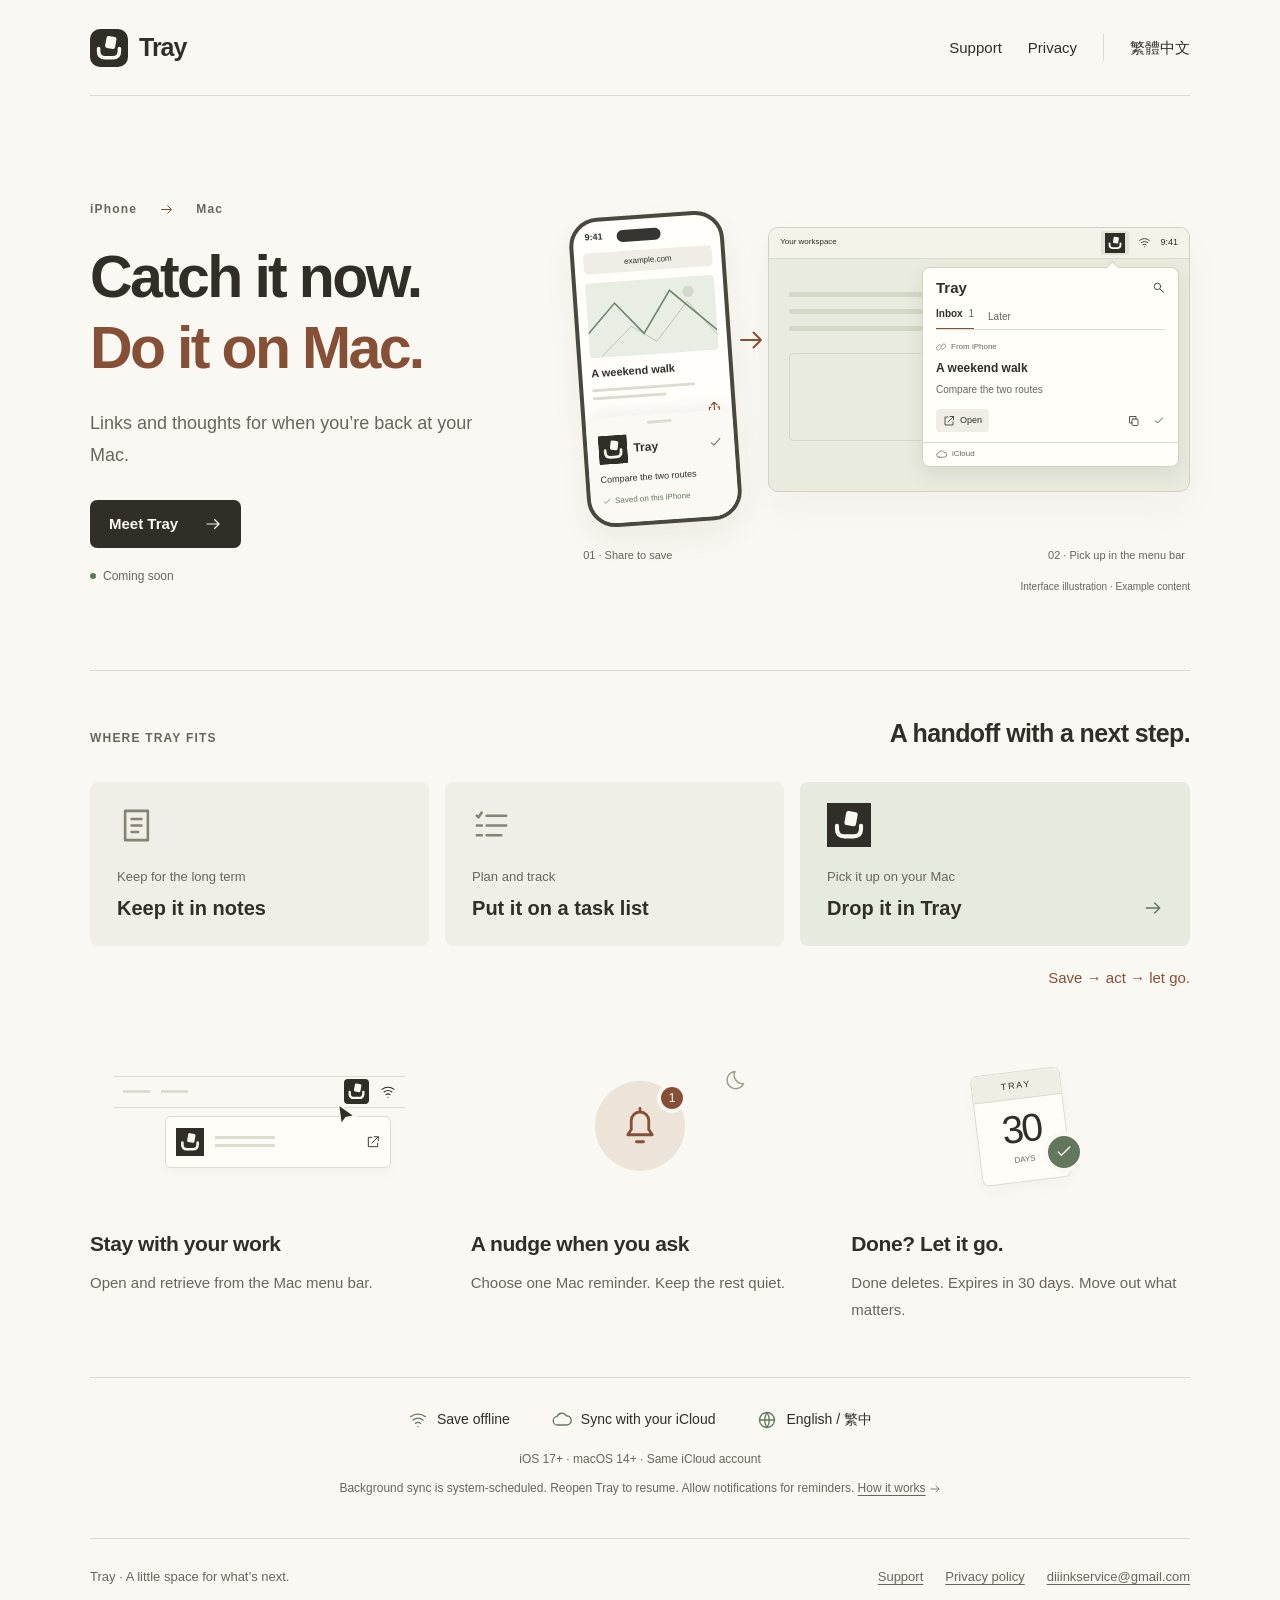
==== commit 35599f54: "Tighten homepage copy around the handoff" ====
--- a/en/index.html
+++ b/en/index.html
@@ -7,9 +7,9 @@
 <main id="main"><section class="home-hero" aria-labelledby="hero-title">
 <div class="hero-copy"><p class="eyebrow">iPhone <svg class="icon " viewBox="0 0 24 24" fill="none" stroke="currentColor" stroke-width="1.6" stroke-linecap="round" stroke-linejoin="round" aria-hidden="true"><path d="M4 12h16m-6-6 6 6-6 6"/></svg> Mac</p>
 <h1 id="hero-title">Catch it now.<span>Do it on Mac.</span></h1>
-<p class="lead">For the links and thoughts you’ll deal with when you’re back at your Mac.</p>
+<p class="lead">Links and thoughts for when you’re back at your Mac.</p>
 <a class="button" href="#why-tray">Meet Tray<svg class="icon " viewBox="0 0 24 24" fill="none" stroke="currentColor" stroke-width="1.6" stroke-linecap="round" stroke-linejoin="round" aria-hidden="true"><path d="M4 12h16m-6-6 6 6-6 6"/></svg></a>
-<span class="release"><span class="status-dot"></span>Coming soon · iPhone + Mac</span></div>
+<span class="release"><span class="status-dot"></span>Coming soon</span></div>
 <figure class="handoff" aria-label="Illustration: share a link on iPhone and pick it up from the Mac menu bar">
 <div class="phone"><div class="phone-top"><span>9:41</span><span class="island"></span></div><div class="phone-page"><div class="address">example.com</div><div class="route-art"><svg viewBox="0 0 160 90" aria-hidden="true"><path d="M0 61 35 25 69 65 104 14 160 67" fill="none" stroke="currentColor" stroke-width="2"/><path d="m15 90 39-35 30 21 41-47 35 44" fill="none" stroke="currentColor" stroke-width="1" opacity=".5"/><circle cx="127" cy="17" r="7" fill="currentColor" opacity=".2"/></svg></div><strong>A weekend walk</strong><div class="text-lines"><i></i><i></i></div><span class="share-symbol"><svg class="icon " viewBox="0 0 24 24" fill="none" stroke="currentColor" stroke-width="1.6" stroke-linecap="round" stroke-linejoin="round" aria-hidden="true"><path d="M12 15V3m-4 4 4-4 4 4M7 10H5v11h14V10h-2"/></svg></span></div>
 <div class="share-preview"><div class="sheet-handle"></div><div class="share-title"><img src="../assets/logo.svg" width="29" height="29" alt=""><strong>Tray</strong><svg class="icon " viewBox="0 0 24 24" fill="none" stroke="currentColor" stroke-width="1.6" stroke-linecap="round" stroke-linejoin="round" aria-hidden="true"><path d="m5 12 4 4L19 6"/></svg></div><p>Compare the two routes</p><span class="saved"><svg class="icon " viewBox="0 0 24 24" fill="none" stroke="currentColor" stroke-width="1.6" stroke-linecap="round" stroke-linejoin="round" aria-hidden="true"><path d="m5 12 4 4L19 6"/></svg>Saved on this iPhone</span></div></div>
@@ -20,10 +20,10 @@
 </section>
 <section class="difference" id="why-tray" aria-labelledby="difference-title"><div class="section-heading"><p class="eyebrow">WHERE TRAY FITS</p><h2 id="difference-title">A handoff with a next step.</h2></div>
 <div class="use-cases"><div class="use-case"><svg class="icon " viewBox="0 0 24 24" fill="none" stroke="currentColor" stroke-width="1.6" stroke-linecap="round" stroke-linejoin="round" aria-hidden="true"><path d="M5 3h14v18H5zM9 8h6m-6 4h6m-6 4h4"/></svg><p>Keep for the long term</p><h3>Keep it in notes</h3></div><div class="use-case"><svg class="icon " viewBox="0 0 24 24" fill="none" stroke="currentColor" stroke-width="1.6" stroke-linecap="round" stroke-linejoin="round" aria-hidden="true"><path d="m3 6 1 1 2-3m3 2h12M3 12h3m3 0h12M3 18h3m3 0h9"/></svg><p>Plan and track</p><h3>Put it on a task list</h3></div><div class="use-case tray-case"><img src="../assets/logo.svg" width="44" height="44" alt=""><p>Pick it up on your Mac</p><h3>Drop it in Tray<svg class="icon " viewBox="0 0 24 24" fill="none" stroke="currentColor" stroke-width="1.6" stroke-linecap="round" stroke-linejoin="round" aria-hidden="true"><path d="M4 12h16m-6-6 6 6-6 6"/></svg></h3></div></div>
-<p class="difference-note">Save → act → let go. Give every item a way out.</p></section>
+<p class="difference-note">Save → act → let go.</p></section>
 <section class="benefits" aria-label="Three things that make Tray different">
 <article class="benefit"><div class="benefit-art menu-art" aria-hidden="true"><div class="mini-menu"><i></i><i></i><img src="../assets/logo.svg" width="25" height="25" alt=""><svg class="icon " viewBox="0 0 24 24" fill="none" stroke="currentColor" stroke-width="1.6" stroke-linecap="round" stroke-linejoin="round" aria-hidden="true"><path d="M3 8a15 15 0 0 1 18 0M6 12a10 10 0 0 1 12 0m-9 4a5 5 0 0 1 6 0M12 20h.01"/></svg></div><div class="mini-popover"><img src="../assets/logo.svg" width="28" height="28" alt=""><div><i></i><i></i></div><svg class="icon " viewBox="0 0 24 24" fill="none" stroke="currentColor" stroke-width="1.6" stroke-linecap="round" stroke-linejoin="round" aria-hidden="true"><path d="M14 3h7v7m0-7L10 14M10 4H4v16h16v-6"/></svg></div><span class="cursor-pointer"><svg viewBox="0 0 22 27"><path d="m2 2 3 21 5-7 9-2Z" fill="var(--ink)" stroke="var(--paper)" stroke-width="2"/></svg></span></div><h2>Stay with your work</h2><p>Open and retrieve from the Mac menu bar.</p></article>
 <article class="benefit"><div class="benefit-art reminder-art" aria-hidden="true"><div class="bell-orbit"><svg class="icon " viewBox="0 0 24 24" fill="none" stroke="currentColor" stroke-width="1.6" stroke-linecap="round" stroke-linejoin="round" aria-hidden="true"><path d="M5 17h14l-2-3V9a5 5 0 0 0-10 0v5l-2 3Zm5 4h4M12 2v2"/></svg><span>1</span></div><span class="quiet-mark"><svg class="icon " viewBox="0 0 24 24" fill="none" stroke="currentColor" stroke-width="1.6" stroke-linecap="round" stroke-linejoin="round" aria-hidden="true"><path d="M20 15A9 9 0 0 1 9 4a9 9 0 1 0 11 11Z"/></svg></span></div><h2>A nudge when you ask</h2><p>Choose one Mac reminder. Keep the rest quiet.</p></article>
-<article class="benefit"><div class="benefit-art expiry-art" aria-hidden="true"><div class="calendar-card"><span>TRAY</span><b>30</b><small>DAYS</small></div><div class="done-stamp"><svg class="icon " viewBox="0 0 24 24" fill="none" stroke="currentColor" stroke-width="1.6" stroke-linecap="round" stroke-linejoin="round" aria-hidden="true"><path d="m5 12 4 4L19 6"/></svg></div></div><h2>Done? Let it go.</h2><p>Done deletes. Items expire in 30 days. Keep important things elsewhere.</p></article>
+<article class="benefit"><div class="benefit-art expiry-art" aria-hidden="true"><div class="calendar-card"><span>TRAY</span><b>30</b><small>DAYS</small></div><div class="done-stamp"><svg class="icon " viewBox="0 0 24 24" fill="none" stroke="currentColor" stroke-width="1.6" stroke-linecap="round" stroke-linejoin="round" aria-hidden="true"><path d="m5 12 4 4L19 6"/></svg></div></div><h2>Done? Let it go.</h2><p>Done deletes. Expires in 30 days. Move out what matters.</p></article>
 </section>
-<section class="essentials" aria-label="Essentials and requirements"><div class="essential-list"><span><svg class="icon " viewBox="0 0 24 24" fill="none" stroke="currentColor" stroke-width="1.6" stroke-linecap="round" stroke-linejoin="round" aria-hidden="true"><path d="M3 8a15 15 0 0 1 18 0M6 12a10 10 0 0 1 12 0m-9 4a5 5 0 0 1 6 0M12 20h.01"/></svg>Save offline</span><span><svg class="icon " viewBox="0 0 24 24" fill="none" stroke="currentColor" stroke-width="1.6" stroke-linecap="round" stroke-linejoin="round" aria-hidden="true"><path d="M7 18a5 5 0 0 1-1-10 6 6 0 0 1 11-1 5.5 5.5 0 0 1 1 11H7Z"/></svg>Sync with your iCloud</span><span><svg class="icon " viewBox="0 0 24 24" fill="none" stroke="currentColor" stroke-width="1.6" stroke-linecap="round" stroke-linejoin="round" aria-hidden="true"><circle cx="12" cy="12" r="9"/><path d="M3 12h18M12 3a17 17 0 0 1 0 18 17 17 0 0 1 0-18Z"/></svg>English / 繁中</span></div><p>iOS 17+ · macOS 14+ · Same iCloud account</p><p class="fine-print">The system schedules background sync; reopening Tray resumes it. Reminders need notification permission. <a href="support/">How it works<svg class="icon " viewBox="0 0 24 24" fill="none" stroke="currentColor" stroke-width="1.6" stroke-linecap="round" stroke-linejoin="round" aria-hidden="true"><path d="M4 12h16m-6-6 6 6-6 6"/></svg></a></p></section></main><footer class="footer"><span>Tray · A little space for what’s next.</span><nav aria-label="Footer"><a href="../en/support/">Support</a><a href="../en/privacy/">Privacy policy</a><a href="mailto:diiinkservice@gmail.com">diiinkservice@gmail.com</a></nav></footer></div></body></html>+<section class="essentials" aria-label="Essentials and requirements"><div class="essential-list"><span><svg class="icon " viewBox="0 0 24 24" fill="none" stroke="currentColor" stroke-width="1.6" stroke-linecap="round" stroke-linejoin="round" aria-hidden="true"><path d="M3 8a15 15 0 0 1 18 0M6 12a10 10 0 0 1 12 0m-9 4a5 5 0 0 1 6 0M12 20h.01"/></svg>Save offline</span><span><svg class="icon " viewBox="0 0 24 24" fill="none" stroke="currentColor" stroke-width="1.6" stroke-linecap="round" stroke-linejoin="round" aria-hidden="true"><path d="M7 18a5 5 0 0 1-1-10 6 6 0 0 1 11-1 5.5 5.5 0 0 1 1 11H7Z"/></svg>Sync with your iCloud</span><span><svg class="icon " viewBox="0 0 24 24" fill="none" stroke="currentColor" stroke-width="1.6" stroke-linecap="round" stroke-linejoin="round" aria-hidden="true"><circle cx="12" cy="12" r="9"/><path d="M3 12h18M12 3a17 17 0 0 1 0 18 17 17 0 0 1 0-18Z"/></svg>English / 繁中</span></div><p>iOS 17+ · macOS 14+ · Same iCloud account</p><p class="fine-print">Background sync is system-scheduled. Reopen Tray to resume. Allow notifications for reminders. <a href="support/">How it works<svg class="icon " viewBox="0 0 24 24" fill="none" stroke="currentColor" stroke-width="1.6" stroke-linecap="round" stroke-linejoin="round" aria-hidden="true"><path d="M4 12h16m-6-6 6 6-6 6"/></svg></a></p></section></main><footer class="footer"><span>Tray · A little space for what’s next.</span><nav aria-label="Footer"><a href="../en/support/">Support</a><a href="../en/privacy/">Privacy policy</a><a href="mailto:diiinkservice@gmail.com">diiinkservice@gmail.com</a></nav></footer></div></body></html>
